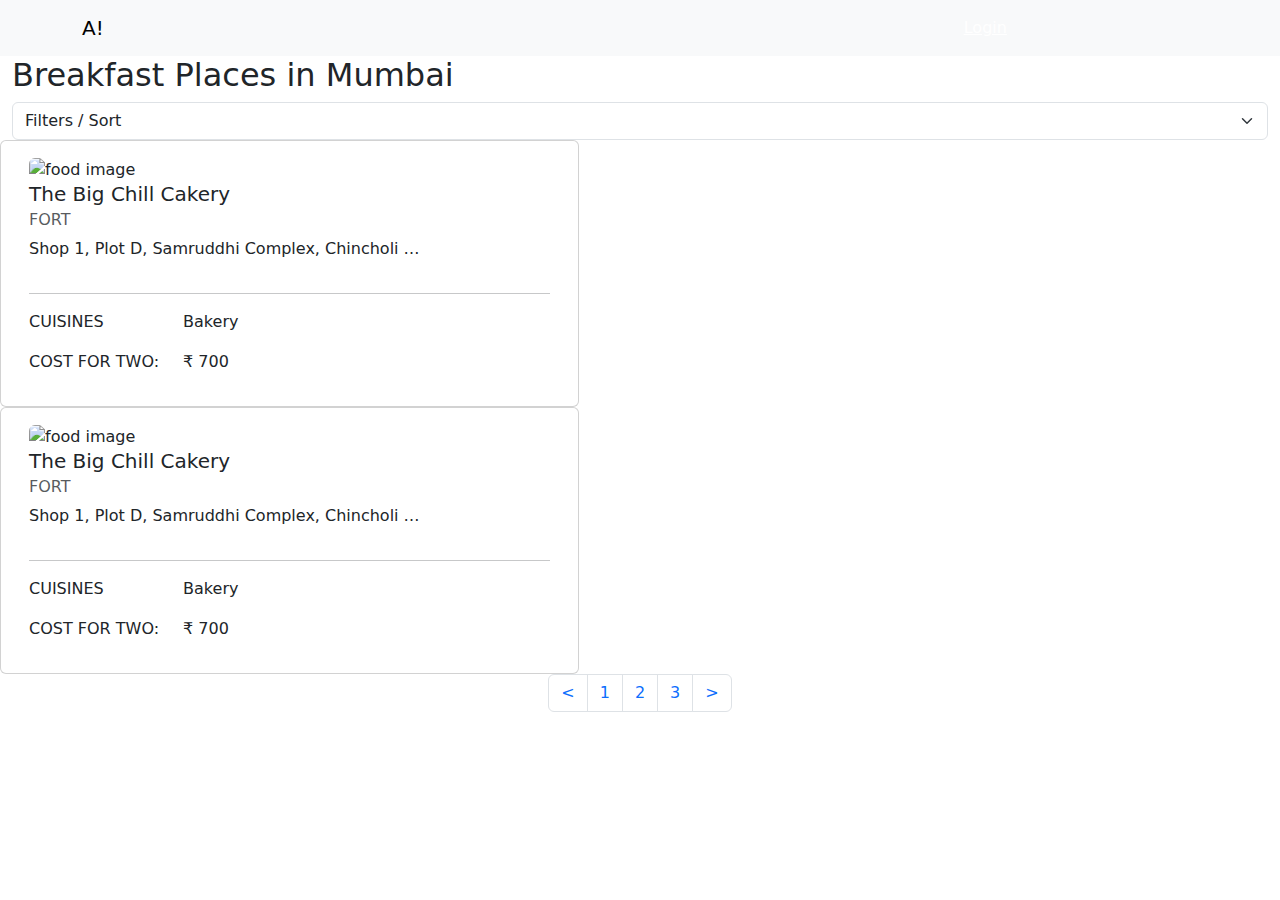
==== index.html @ d5f3d68c "first commit" ====
<!DOCTYPE html>
<html lang="en">
  <head>
    <meta charset="UTF-8" />
    <meta http-equiv="X-UA-Compatible" content="IE=edge" />
    <meta name="viewport" content="width=device-width, initial-scale=1.0" />
    <link
      href="https://cdn.jsdelivr.net/npm/bootstrap@5.0.2/dist/css/bootstrap.min.css"
      rel="stylesheet"
    />
    <link rel="stylesheet" href="stiyles.css" />
    <title>Document</title>
  </head>
  <body>
    <!-- nav bar -->
    <nav class="navbar navbar-light bg-light">
      <div class="container">
        <a href="#" class="navbar-brand logo">A!</a>
        <div class="">
          <button type="button" class="btn btn-link text-white">Login</button>
          <button class="btn btn-outline-light">Create an account</button>
        </div>
      </div>
    </nav>

    <div class="container-fluid">
      <!-- sidebar -->
      <h2 class="heading">Breakfast Places in Mumbai</h2>
      <!-- select location -->
      <div class="d-xxl-none">
        <select
          class="form-select sidebar-subtitle"
          aria-label="Default select example"
        >
          <option selected>Filters / Sort</option>
          <option value="1">Bangalore</option>
          <option value="2">Kerala</option>
          <option value="3">Mumbai</option>
        </select>
      </div>

      <div class="row">
        <div class="col-2 d-none d-xxl-block sidebar">
          <p class="sidebar-title">Filters</p>
          <p class="sidebar-subtitle my-2">Select Location</p>
          <!-- select location -->
          <select class="form-select" aria-label="Default select example">
            <option selected>Select Location</option>
            <option value="1">Bangalore</option>
            <option value="2">Kerala</option>
            <option value="3">Mumbai</option>
          </select>
          <p class="sidebar-subtitle my-2">Cuisine</p>
          <div class="form-check">
            <input
              class="form-check-input"
              type="checkbox"
              value=""
              id="flexCheckNorth"
            />
            <label class="form-check-label" for="flexCheckNorth">
              North Indian
            </label>
          </div>
          <div class="form-check">
            <input
              class="form-check-input"
              type="checkbox"
              value=""
              id="flexCheckSouth"
            />
            <label class="form-check-label" for="flexCheckSouth">
              South Indian
            </label>
          </div>
          <div class="form-check">
            <input
              class="form-check-input"
              type="checkbox"
              value=""
              id="flexCheckChinese"
            />
            <label class="form-check-label" for="flexCheckChinese">
              Chinese
            </label>
          </div>
          <div class="form-check">
            <input
              class="form-check-input"
              type="checkbox"
              value=""
              id="flexCheckFast"
            />
            <label class="form-check-label" for="flexCheckFast">
              Fast Food
            </label>
          </div>
          <div class="form-check">
            <input
              class="form-check-input"
              type="checkbox"
              value=""
              id="flexCheckStreet"
            />
            <label class="form-check-label" for="flexCheckStreet">
              Street Food
            </label>
          </div>
          <p class="sidebar-subtitle my-2">Cost For Two</p>
          <div class="form-check">
            <input
              class="form-check-input"
              type="radio"
              name="flexRadioDefault"
              id="flexRadioDefault1"
            />
            <label class="form-check-label" for="flexRadioDefault1">
              Less than ₹ 500
            </label>
          </div>
          <div class="form-check">
            <input
              class="form-check-input"
              type="radio"
              name="flexRadioDefault"
              id="flexRadioDefault1"
            />
            <label class="form-check-label" for="flexRadioDefault1">
              ₹ 500 to ₹ 1000
            </label>
          </div>
          <div class="form-check">
            <input
              class="form-check-input"
              type="radio"
              name="flexRadioDefault"
              id="flexRadioDefault1"
            />
            <label class="form-check-label" for="flexRadioDefault1">
              ₹ 1000 to ₹ 1500
            </label>
          </div>
          <div class="form-check">
            <input
              class="form-check-input"
              type="radio"
              name="flexRadioDefault"
              id="flexRadioDefault1"
            />
            <label class="form-check-label" for="flexRadioDefault1">
              ₹ 1500 to ₹ 2000
            </label>
          </div>
          <div class="form-check">
            <input
              class="form-check-input"
              type="radio"
              name="flexRadioDefault"
              id="flexRadioDefault1"
            />
            <label class="form-check-label" for="flexRadioDefault1">
              ₹ 2000+
            </label>
          </div>
          <p class="sidebar-title">Sort</p>
          <div class="form-check">
            <input
              class="form-check-input"
              type="radio"
              name="flexRadioPrice"
              id="flexRadioPriceLow"
            />
            <label class="form-check-label" for="flexRadioPriceLow">
              Price low to high
            </label>
          </div>
          <div class="form-check">
            <input
              class="form-check-input"
              type="radio"
              name="flexRadioPrice"
              id="flexRadioPriceHigh"
            />
            <label class="form-check-label" for="flexRadioPriceHigh">
              Price high to low
            </label>
          </div>
        </div>
        <!-- cards -->
        <div class="col-auto">
          <div class="row">
            <div class="card">
              <div class="card-body">
                <div class="row">
                  <div class="col-4">
                    <img
                      src="foodimage.jpg"
                      class="img-fluid rounded"
                      alt="food image"
                    />
                  </div>
                  <div class="col col-md-auto">
                    <h5 class="card-title">The Big Chill Cakery</h5>
                    <h6 class="card-subtitle mb-2 text-muted">FORT</h6>
                    <p>Shop 1, Plot D, Samruddhi Complex, Chincholi …</p>
                  </div>
                </div>
                <hr />
                <div class="row">
                  <div class="col col-md-auto">
                    <p>CUISINES</p>
                    <p>COST FOR TWO:</p>
                  </div>
                  <div class="col col-md-auto">
                    <p class="sidebar-subtitle">Bakery</p>
                    <p class="sidebar-subtitle">₹ 700</p>
                  </div>
                </div>
              </div>
            </div>
          </div>
          <div class="row">
            <div class="card">
              <div class="card-body">
                <div class="row">
                  <div class="col-4">
                    <img
                      src="foodimage.jpg"
                      class="img-fluid rounded"
                      alt="food image"
                    />
                  </div>
                  <div class="col col-md-auto">
                    <h5 class="card-title">The Big Chill Cakery</h5>
                    <h6 class="card-subtitle mb-2 text-muted">FORT</h6>
                    <p>Shop 1, Plot D, Samruddhi Complex, Chincholi …</p>
                  </div>
                </div>
                <hr />
                <div class="row">
                  <div class="col col-md-auto">
                    <p>CUISINES</p>
                    <p>COST FOR TWO:</p>
                  </div>
                  <div class="col col-md-auto">
                    <p class="sidebar-subtitle">Bakery</p>
                    <p class="sidebar-subtitle">₹ 700</p>
                  </div>
                </div>
              </div>
            </div>
          </div>
        </div>
      </div>
      <div class="footer d-flex justify-content-center">
        <ul class="pagination">
          <li class="page-item">
            <a class="page-link" href="#" aria-label="Previous">
              <span aria-hidden="true">&#60;</span>
            </a>
          </li>
          <li class="page-item"><a class="page-link" href="#">1</a></li>
          <li class="page-item"><a class="page-link" href="#">2</a></li>
          <li class="page-item"><a class="page-link" href="#">3</a></li>
          <li class="page-item">
            <a class="page-link" href="#" aria-label="Next">
              <span aria-hidden="true">&#62;</span>
            </a>
          </li>
        </ul>
      </div>
    </div>
  </body>
</html>
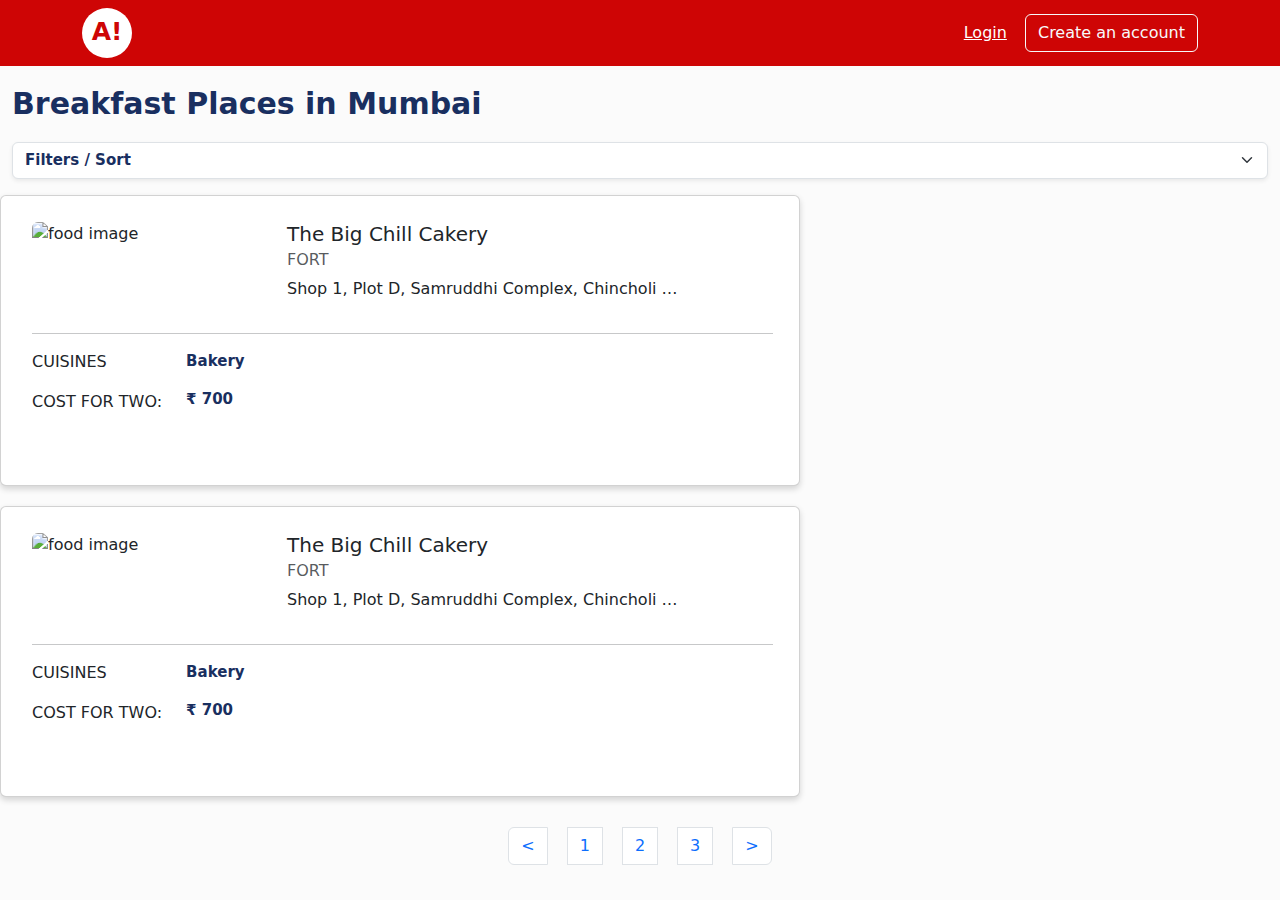
==== commit 0b1fd485: "minor changes" ====
--- a/index.html
+++ b/index.html
@@ -8,7 +8,7 @@
       href="https://cdn.jsdelivr.net/npm/bootstrap@5.0.2/dist/css/bootstrap.min.css"
       rel="stylesheet"
     />
-    <link rel="stylesheet" href="stiyles.css" />
+    <link rel="stylesheet" href="styles.css" />
     <title>Document</title>
   </head>
   <body>
@@ -29,7 +29,7 @@
       <!-- select location -->
       <div class="d-xxl-none">
         <select
-          class="form-select sidebar-subtitle"
+          class="form-select sidebar-subtitle shadow-sm mb-3"
           aria-label="Default select example"
         >
           <option selected>Filters / Sort</option>
--- a/styles.css
+++ b/styles.css
@@ -0,0 +1,62 @@
+@import url("https://fonts.googleapis.com/css2?family=Poppins:wght@600&display=swap");
+
+body {
+  line-height: 1.5;
+  background-color: #fbfbfb;
+  font-size: Poppins;
+}
+.navbar {
+  background-color: #ce0505 !important;
+}
+.heading {
+  margin: 10px 10px 15px 113px;
+  font-size: 30px;
+  font-weight: bold;
+  color: #192f60;
+}
+.sidebar {
+  width: 260px;
+  height: 580px;
+  margin: 0.313rem 2.813rem 0.5rem 7.063rem;
+  padding: 17px 25px 31px 26px;
+  box-shadow: 0 3px 6px 0 rgba(0, 0, 0, 0.16);
+  background-color: #fff;
+}
+.sidebar-title {
+  font-size: 18px;
+  font-weight: 600;
+  color: #192f60;
+  margin: 10px 10px;
+}
+.sidebar-subtitle {
+  font-size: 15px !important;
+  font-weight: 600 !important;
+  color: #192f60 !important;
+}
+.card {
+  width: 800px;
+  height: 291px;
+  margin-bottom: 20px;
+  padding: 10px 10px 15px 15px;
+  box-shadow: 0 3px 6px 0 rgba(0, 0, 0, 0.16);
+  background-color: #fff;
+}
+.page-item {
+  margin: 10px;
+}
+.logo {
+  background-color: #fff;
+  width: 50px;
+  height: 50px;
+  text-align: center;
+  border-radius: 50%;
+  color: #ce0505 !important;
+  font-weight: bold;
+  font-size: 25px;
+}
+
+@media only screen and (max-width: 1400px) {
+  .heading {
+    margin: 20px auto;
+  }
+}
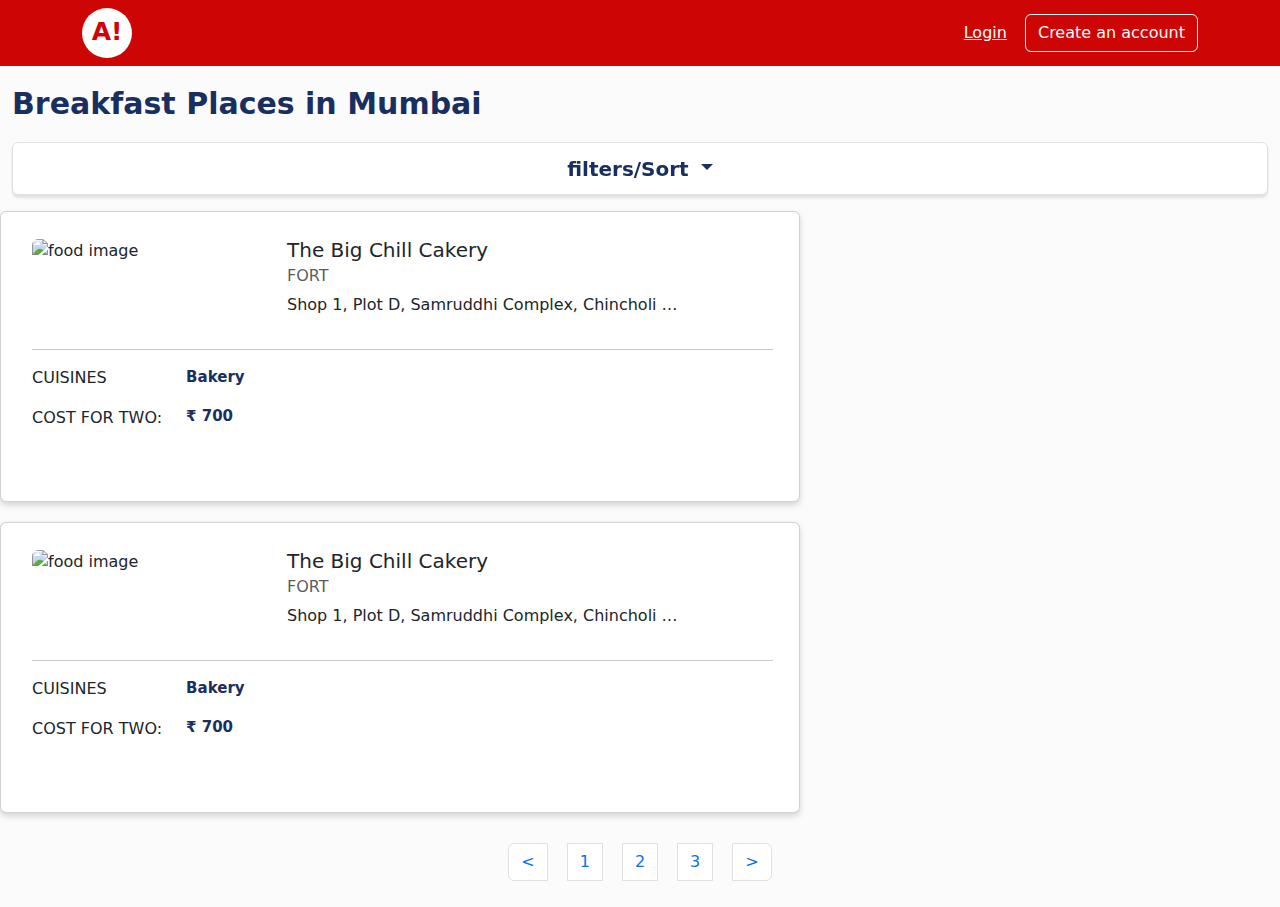
==== commit ec636a7d: "work on resposivenss" ====
--- a/index.html
+++ b/index.html
@@ -28,15 +28,168 @@
       <h2 class="heading">Breakfast Places in Mumbai</h2>
       <!-- select location -->
       <div class="d-xxl-none">
-        <select
-          class="form-select sidebar-subtitle shadow-sm mb-3"
-          aria-label="Default select example"
-        >
-          <option selected>Filters / Sort</option>
-          <option value="1">Bangalore</option>
-          <option value="2">Kerala</option>
-          <option value="3">Mumbai</option>
-        </select>
+        <div class="dropdown mb-3">
+          <button
+            class="btn btn-outline-dark dropdown-toggle w-100 dropdown-button"
+            type="button"
+            id="dropdownMenuButton1"
+            data-bs-toggle="dropdown"
+            aria-expanded="false"
+          >
+            filters/Sort
+          </button>
+          <ul class="dropdown-menu p-0" aria-labelledby="dropdownMenuButton1">
+            <li>
+              <div class="sidebar m-auto">
+                <p class="sidebar-title">Filters</p>
+                <p class="sidebar-subtitle my-2">Select Location</p>
+                <!-- select location -->
+                <select class="form-select" aria-label="Default select example">
+                  <option selected>Select Location</option>
+                  <option value="1">Bangalore</option>
+                  <option value="2">Kerala</option>
+                  <option value="3">Mumbai</option>
+                </select>
+                <p class="sidebar-subtitle my-2">Cuisine</p>
+                <div class="form-check">
+                  <input
+                    class="form-check-input"
+                    type="checkbox"
+                    value=""
+                    id="flexCheckNorth"
+                  />
+                  <label class="form-check-label" for="flexCheckNorth">
+                    North Indian
+                  </label>
+                </div>
+                <div class="form-check">
+                  <input
+                    class="form-check-input"
+                    type="checkbox"
+                    value=""
+                    id="flexCheckSouth"
+                  />
+                  <label class="form-check-label" for="flexCheckSouth">
+                    South Indian
+                  </label>
+                </div>
+                <div class="form-check">
+                  <input
+                    class="form-check-input"
+                    type="checkbox"
+                    value=""
+                    id="flexCheckChinese"
+                  />
+                  <label class="form-check-label" for="flexCheckChinese">
+                    Chinese
+                  </label>
+                </div>
+                <div class="form-check">
+                  <input
+                    class="form-check-input"
+                    type="checkbox"
+                    value=""
+                    id="flexCheckFast"
+                  />
+                  <label class="form-check-label" for="flexCheckFast">
+                    Fast Food
+                  </label>
+                </div>
+                <div class="form-check">
+                  <input
+                    class="form-check-input"
+                    type="checkbox"
+                    value=""
+                    id="flexCheckStreet"
+                  />
+                  <label class="form-check-label" for="flexCheckStreet">
+                    Street Food
+                  </label>
+                </div>
+                <p class="sidebar-subtitle my-2">Cost For Two</p>
+                <div class="form-check">
+                  <input
+                    class="form-check-input"
+                    type="radio"
+                    name="flexRadioDefault"
+                    id="flexRadioDefault1"
+                  />
+                  <label class="form-check-label" for="flexRadioDefault1">
+                    Less than ₹ 500
+                  </label>
+                </div>
+                <div class="form-check">
+                  <input
+                    class="form-check-input"
+                    type="radio"
+                    name="flexRadioDefault"
+                    id="flexRadioDefault1"
+                  />
+                  <label class="form-check-label" for="flexRadioDefault1">
+                    ₹ 500 to ₹ 1000
+                  </label>
+                </div>
+                <div class="form-check">
+                  <input
+                    class="form-check-input"
+                    type="radio"
+                    name="flexRadioDefault"
+                    id="flexRadioDefault1"
+                  />
+                  <label class="form-check-label" for="flexRadioDefault1">
+                    ₹ 1000 to ₹ 1500
+                  </label>
+                </div>
+                <div class="form-check">
+                  <input
+                    class="form-check-input"
+                    type="radio"
+                    name="flexRadioDefault"
+                    id="flexRadioDefault1"
+                  />
+                  <label class="form-check-label" for="flexRadioDefault1">
+                    ₹ 1500 to ₹ 2000
+                  </label>
+                </div>
+                <div class="form-check">
+                  <input
+                    class="form-check-input"
+                    type="radio"
+                    name="flexRadioDefault"
+                    id="flexRadioDefault1"
+                  />
+                  <label class="form-check-label" for="flexRadioDefault1">
+                    ₹ 2000+
+                  </label>
+                </div>
+                <p class="sidebar-title">Sort</p>
+                <div class="form-check">
+                  <input
+                    class="form-check-input"
+                    type="radio"
+                    name="flexRadioPrice"
+                    id="flexRadioPriceLow"
+                  />
+                  <label class="form-check-label" for="flexRadioPriceLow">
+                    Price low to high
+                  </label>
+                </div>
+                <div class="form-check">
+                  <input
+                    class="form-check-input"
+                    type="radio"
+                    name="flexRadioPrice"
+                    id="flexRadioPriceHigh"
+                  />
+                  <label class="form-check-label" for="flexRadioPriceHigh">
+                    Price high to low
+                  </label>
+                </div>
+                <button class="btn btn-outline-danger mt-3 w-100">Apply</button>
+              </div>
+            </li>
+          </ul>
+        </div>
       </div>
 
       <div class="row">
@@ -194,7 +347,7 @@
                 <div class="row">
                   <div class="col-4">
                     <img
-                      src="foodimage.jpg"
+                      src="https://images.unsplash.com/photo-1512621776951-a57141f2eefd?ixlib=rb-1.2.1&ixid=MnwxMjA3fDB8MHxwaG90by1wYWdlfHx8fGVufDB8fHx8&auto=format&fit=crop&w=870&q=80"
                       class="img-fluid rounded"
                       alt="food image"
                     />
@@ -225,7 +378,7 @@
                 <div class="row">
                   <div class="col-4">
                     <img
-                      src="foodimage.jpg"
+                      src="https://images.unsplash.com/photo-1512621776951-a57141f2eefd?ixlib=rb-1.2.1&ixid=MnwxMjA3fDB8MHxwaG90by1wYWdlfHx8fGVufDB8fHx8&auto=format&fit=crop&w=870&q=80"
                       class="img-fluid rounded"
                       alt="food image"
                     />
@@ -270,5 +423,10 @@
         </ul>
       </div>
     </div>
+    <script
+      src="https://cdn.jsdelivr.net/npm/bootstrap@5.0.2/dist/js/bootstrap.bundle.min.js"
+      integrity="sha384-MrcW6ZMFYlzcLA8Nl+NtUVF0sA7MsXsP1UyJoMp4YLEuNSfAP+JcXn/tWtIaxVXM"
+      crossorigin="anonymous"
+    ></script>
   </body>
 </html>
--- a/styles.css
+++ b/styles.css
@@ -16,7 +16,7 @@
 }
 .sidebar {
   width: 260px;
-  height: 580px;
+  height: 635px;
   margin: 0.313rem 2.813rem 0.5rem 7.063rem;
   padding: 17px 25px 31px 26px;
   box-shadow: 0 3px 6px 0 rgba(0, 0, 0, 0.16);
@@ -55,6 +55,21 @@
   font-size: 25px;
 }
 
+.dropdown-button {
+  width: 300px;
+  height: 53px;
+  margin: 0;
+  padding: 0;
+  -webkit-backdrop-filter: blur(30px);
+  backdrop-filter: blur(30px);
+  box-shadow: 0 3px 3px 0 rgba(0, 0, 0, 0.1);
+  border: solid 1px #e0e0e0;
+  background-color: #fff;
+  font-weight: 600;
+  font-size: 20px;
+  color: #192f60;
+}
+
 @media only screen and (max-width: 1400px) {
   .heading {
     margin: 20px auto;
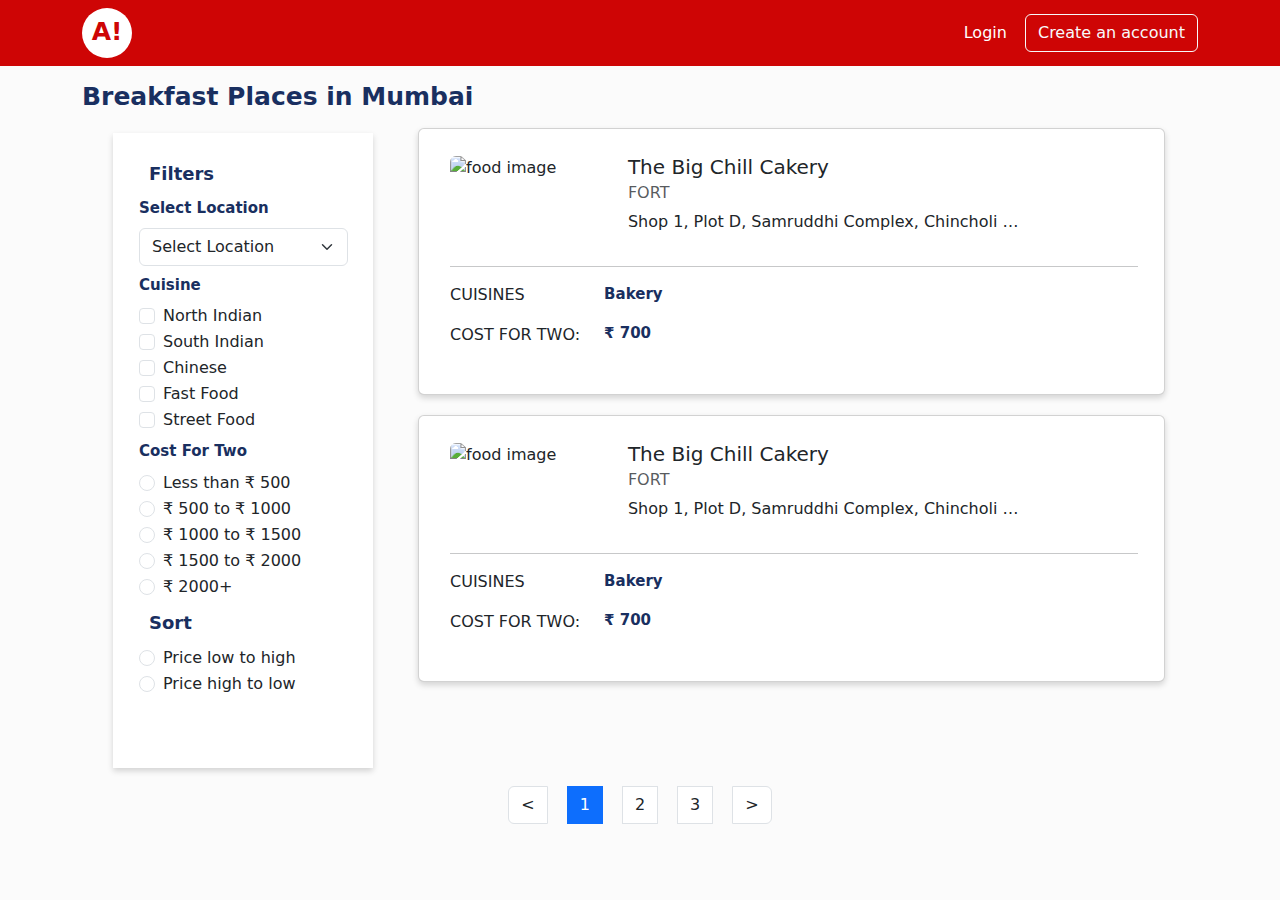
==== commit 1735e3a8: "last time modification" ====
--- a/index.html
+++ b/index.html
@@ -9,7 +9,7 @@
       rel="stylesheet"
     />
     <link rel="stylesheet" href="styles.css" />
-    <title>Document</title>
+    <title>Filter page</title>
   </head>
   <body>
     <!-- nav bar -->
@@ -22,12 +22,13 @@
         </div>
       </div>
     </nav>
-
+    <div class="container">
+      <h2 class="heading my-3">Breakfast Places in Mumbai</h2>
+    </div>
     <div class="container-fluid">
       <!-- sidebar -->
-      <h2 class="heading">Breakfast Places in Mumbai</h2>
       <!-- select location -->
-      <div class="d-xxl-none">
+      <div class="d-lg-none">
         <div class="dropdown mb-3">
           <button
             class="btn btn-outline-dark dropdown-toggle w-100 dropdown-button"
@@ -38,9 +39,12 @@
           >
             filters/Sort
           </button>
-          <ul class="dropdown-menu p-0" aria-labelledby="dropdownMenuButton1">
-            <li>
-              <div class="sidebar m-auto">
+          <ul
+            class="dropdown-menu p-0 w-100"
+            aria-labelledby="dropdownMenuButton1"
+          >
+            <li class="w-100">
+              <div class="sidebar m-auto w-100">
                 <p class="sidebar-title">Filters</p>
                 <p class="sidebar-subtitle my-2">Select Location</p>
                 <!-- select location -->
@@ -193,7 +197,7 @@
       </div>
 
       <div class="row">
-        <div class="col-2 d-none d-xxl-block sidebar">
+        <div class="col-2 sidebar d-none d-lg-block">
           <p class="sidebar-title">Filters</p>
           <p class="sidebar-subtitle my-2">Select Location</p>
           <!-- select location -->
@@ -340,12 +344,12 @@
           </div>
         </div>
         <!-- cards -->
-        <div class="col-auto">
+        <div class="col-sm-12 col-md-12 col-lg-7">
           <div class="row">
             <div class="card">
               <div class="card-body">
                 <div class="row">
-                  <div class="col-4">
+                  <div class="col-3">
                     <img
                       src="https://images.unsplash.com/photo-1512621776951-a57141f2eefd?ixlib=rb-1.2.1&ixid=MnwxMjA3fDB8MHxwaG90by1wYWdlfHx8fGVufDB8fHx8&auto=format&fit=crop&w=870&q=80"
                       class="img-fluid rounded"
@@ -376,7 +380,7 @@
             <div class="card">
               <div class="card-body">
                 <div class="row">
-                  <div class="col-4">
+                  <div class="col-3">
                     <img
                       src="https://images.unsplash.com/photo-1512621776951-a57141f2eefd?ixlib=rb-1.2.1&ixid=MnwxMjA3fDB8MHxwaG90by1wYWdlfHx8fGVufDB8fHx8&auto=format&fit=crop&w=870&q=80"
                       class="img-fluid rounded"
@@ -408,15 +412,21 @@
       <div class="footer d-flex justify-content-center">
         <ul class="pagination">
           <li class="page-item">
-            <a class="page-link" href="#" aria-label="Previous">
+            <a class="page-link text-dark" href="#" aria-label="Previous">
               <span aria-hidden="true">&#60;</span>
             </a>
           </li>
-          <li class="page-item"><a class="page-link" href="#">1</a></li>
-          <li class="page-item"><a class="page-link" href="#">2</a></li>
-          <li class="page-item"><a class="page-link" href="#">3</a></li>
           <li class="page-item">
-            <a class="page-link" href="#" aria-label="Next">
+            <a class="page-link active" href="#">1</a>
+          </li>
+          <li class="page-item">
+            <a class="page-link text-dark" href="#">2</a>
+          </li>
+          <li class="page-item">
+            <a class="page-link text-dark" href="#">3</a>
+          </li>
+          <li class="page-item">
+            <a class="page-link text-dark" href="#" aria-label="Next">
               <span aria-hidden="true">&#62;</span>
             </a>
           </li>
--- a/styles.css
+++ b/styles.css
@@ -9,7 +9,7 @@
   background-color: #ce0505 !important;
 }
 .heading {
-  margin: 10px 10px 15px 113px;
+  /* margin: 10px 10px 15px 63px; */
   font-size: 30px;
   font-weight: bold;
   color: #192f60;
@@ -34,15 +34,24 @@
   color: #192f60 !important;
 }
 .card {
-  width: 800px;
-  height: 291px;
+  /* width: 800px; */
+  /* height: 291px; */
   margin-bottom: 20px;
   padding: 10px 10px 15px 15px;
   box-shadow: 0 3px 6px 0 rgba(0, 0, 0, 0.16);
   background-color: #fff;
 }
+.btn-link {
+  text-decoration: none;
+}
+
 .page-item {
   margin: 10px;
+  color: #8c96ab !important;
+}
+.active {
+  color: #fff;
+  background-color: #8c96ab;
 }
 .logo {
   background-color: #fff;
@@ -66,12 +75,17 @@
   border: solid 1px #e0e0e0;
   background-color: #fff;
   font-weight: 600;
-  font-size: 20px;
+  font-size: 18px;
   color: #192f60;
+}
+img {
+  width: 200px;
+  height: auto;
 }
 
 @media only screen and (max-width: 1400px) {
   .heading {
-    margin: 20px auto;
+    /* margin: 20px auto; */
+    font-size: 25px;
   }
 }
